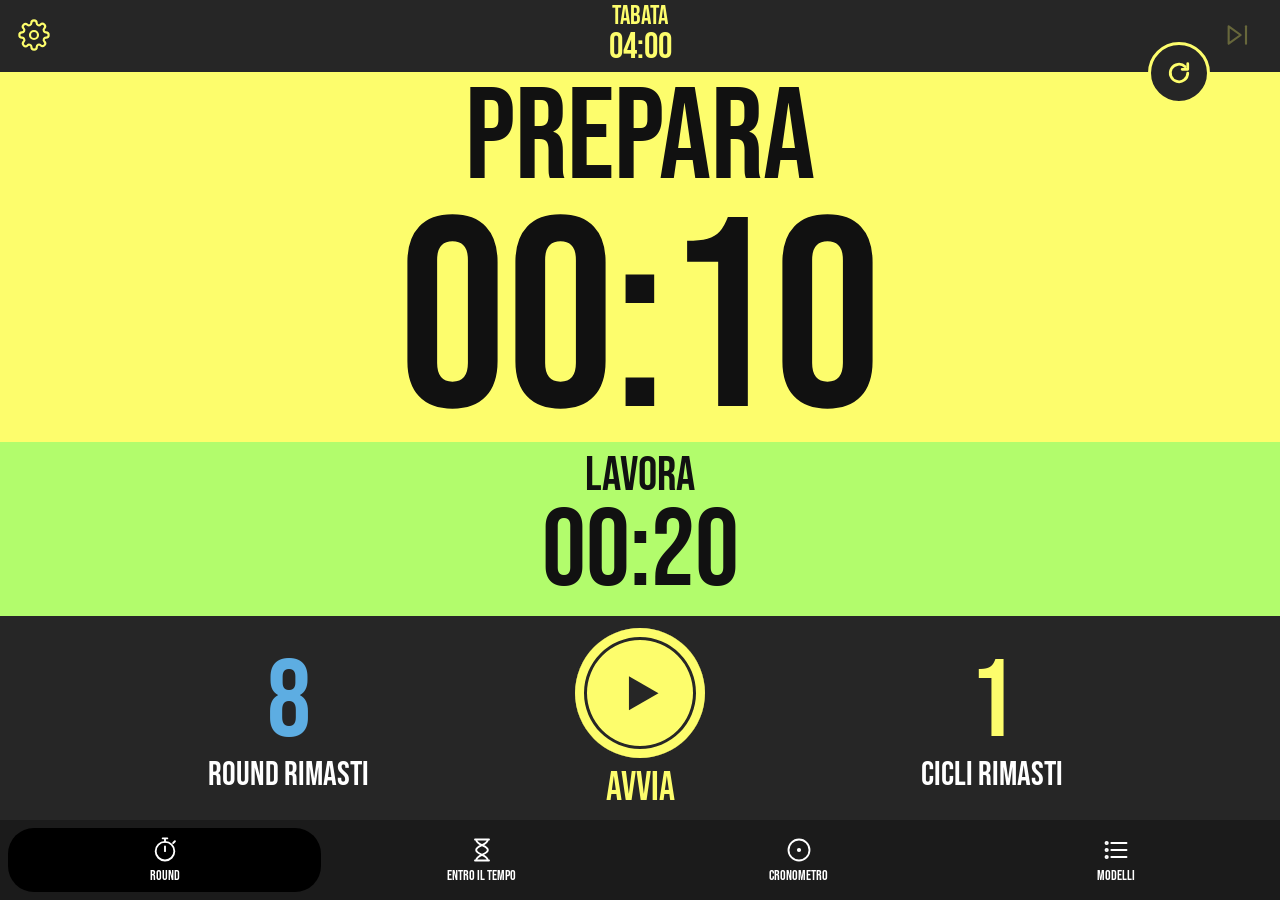
==== index.html @ 716f0565 "Add files via upload" ====
<!doctype html>
<html lang="it">
<head>
  <meta charset="utf-8">
  <meta name="viewport" content="width=device-width, initial-scale=1, viewport-fit=cover, user-scalable=no">
  <meta name="theme-color" content="#262626">
  <meta name="mobile-web-app-capable" content="yes">
  <meta name="apple-mobile-web-app-capable" content="yes">
  <meta name="apple-mobile-web-app-status-bar-style" content="black-translucent">
  <meta name="apple-mobile-web-app-title" content="Timer">
  <title>Timer Allenamento</title>
  <link rel="manifest" href="manifest.webmanifest">
  <link rel="icon" href="icons/icon.svg" type="image/svg+xml">
  <link rel="preconnect" href="https://fonts.googleapis.com">
  <link rel="preconnect" href="https://fonts.gstatic.com" crossorigin>
  <link rel="stylesheet" href="https://fonts.googleapis.com/css2?family=Bebas+Neue&display=swap">
  <link rel="stylesheet" href="styles.css">
</head>
<body>
  <div id="app">
    <section id="timer-view" class="view">
      <header class="topbar">
        <button id="btn-settings" class="icon-btn" aria-label="Impostazioni">
          <svg viewBox="0 0 24 24" fill="none" stroke="currentColor" stroke-width="1.6" stroke-linecap="round" stroke-linejoin="round"><circle cx="12" cy="12" r="3"/><path d="M19.4 15a1.65 1.65 0 0 0 .33 1.82l.06.06a2 2 0 0 1-2.83 2.83l-.06-.06a1.65 1.65 0 0 0-1.82-.33 1.65 1.65 0 0 0-1 1.51V21a2 2 0 0 1-4 0v-.09A1.65 1.65 0 0 0 9 19.4a1.65 1.65 0 0 0-1.82.33l-.06.06a2 2 0 0 1-2.83-2.83l.06-.06A1.65 1.65 0 0 0 4.6 15a1.65 1.65 0 0 0-1.51-1H3a2 2 0 0 1 0-4h.09A1.65 1.65 0 0 0 4.6 9a1.65 1.65 0 0 0-.33-1.82l-.06-.06a2 2 0 0 1 2.83-2.83l.06.06A1.65 1.65 0 0 0 9 4.6a1.65 1.65 0 0 0 1-1.51V3a2 2 0 0 1 4 0v.09a1.65 1.65 0 0 0 1 1.51 1.65 1.65 0 0 0 1.82-.33l.06-.06a2 2 0 0 1 2.83 2.83l-.06.06A1.65 1.65 0 0 0 19.4 9a1.65 1.65 0 0 0 1.51 1H21a2 2 0 0 1 0 4h-.09a1.65 1.65 0 0 0-1.51 1z"/></svg>
        </button>
        <button id="btn-title" class="title" aria-label="Scegli modello">
          <span id="tpl-name">TABATA</span>
          <span id="total-time">00:00</span>
        </button>
        <button id="btn-aux" class="icon-btn" aria-label=""></button>
        <button id="btn-reset" class="reset-btn" aria-label="Azzera">
          <svg viewBox="0 0 24 24" fill="none" stroke="currentColor" stroke-width="2.2" stroke-linecap="round" stroke-linejoin="round"><path d="M19 12a7 7 0 1 1-2.05-4.95"/><path d="M19 4.5V9h-4.5"/></svg>
        </button>
      </header>

      <main id="phase-main" class="phase phase-main">
        <div id="phase-label" class="phase-label">PREPARA</div>
        <div id="phase-time" class="phase-time">00:00</div>
      </main>

      <div id="phase-next" class="phase phase-next">
        <button id="btn-media" class="media-thumb" aria-label="Esercizio" hidden></button>
        <div id="next-label" class="next-label"></div>
        <div id="next-time" class="next-time"></div>
      </div>

      <div class="controls">
        <button id="stat-left" class="stat">
          <span id="stat-left-num" class="stat-num"></span>
          <span id="stat-left-label" class="stat-label"></span>
        </button>
        <div class="center">
          <button id="btn-main" class="main-btn" aria-label="Avvia"></button>
          <div id="main-label" class="main-label">AVVIA</div>
        </div>
        <button id="stat-right" class="stat">
          <span id="stat-right-num" class="stat-num"></span>
          <span id="stat-right-label" class="stat-label"></span>
        </button>
      </div>
    </section>

    <section id="sessions-view" class="view sessions" hidden></section>

    <nav class="tabbar">
      <button class="tab" data-tab="round">
        <svg viewBox="0 0 24 24" fill="none" stroke="currentColor" stroke-width="1.6" stroke-linecap="round"><circle cx="12" cy="13" r="8"/><path d="M12 13V9M10 2h4M12 2v3M19 6l1.5-1.5"/></svg>
        ROUND
      </button>
      <button class="tab" data-tab="tempo">
        <svg viewBox="0 0 24 24" fill="none" stroke="currentColor" stroke-width="1.6" stroke-linecap="round" stroke-linejoin="round"><path d="M6 3h12M6 21h12M7 3c0 5 10 5 10 9s-10 4-10 9M17 3c0 5-10 5-10 9s10 4 10 9"/></svg>
        ENTRO IL TEMPO
      </button>
      <button class="tab" data-tab="cronometro">
        <svg viewBox="0 0 24 24" fill="none" stroke="currentColor" stroke-width="1.6"><circle cx="12" cy="12" r="9"/><circle cx="12" cy="12" r="1" fill="currentColor"/></svg>
        CRONOMETRO
      </button>
      <button class="tab" data-tab="sessioni">
        <svg viewBox="0 0 24 24" fill="none" stroke="currentColor" stroke-width="1.6" stroke-linecap="round"><path d="M8 6h13M8 12h13M8 18h13"/><circle cx="4" cy="6" r="1"/><circle cx="4" cy="12" r="1"/><circle cx="4" cy="18" r="1"/></svg>
        MODELLI
      </button>
    </nav>
  </div>

  <div id="sheet" class="sheet" hidden>
    <div id="sheet-panel" class="sheet-panel" role="dialog" aria-modal="true"></div>
  </div>

  <script type="module" src="js/app.js"></script>
</body>
</html>
---- styles.css ----
:root {
  --bg: #262626;
  --bg2: #1b1b1b;
  --panel: #2f2f2f;
  --line: #444;
  --fg: #fff;
  --muted: #aaa;
  --ink: #111;
  --accent: #fdfd6c;
  --blue: #5dade2;
  --ok: #8ee36a;
  --ko: #ff7a7a;

  --c-prepara: #fdfd6c;
  --c-lavoro: #b2fc6c;
  --c-riposo: #ff8a80;
  --c-riposoCicli: #ffb366;
  --c-rinfrescati: #7cc8ff;
  --c-cronometro: #b2fc6c;
  --c-timer: #b2fc6c;
  --c-info: #e6e6e6;
  --c-fine: #d9d9d9;

  --font: 'Bebas Neue', 'Oswald', Impact, 'Arial Narrow', sans-serif;
  --ui: -apple-system, BlinkMacSystemFont, 'Segoe UI', Roboto, sans-serif;
}

* { box-sizing: border-box; margin: 0; padding: 0; -webkit-tap-highlight-color: transparent; }
html, body {
  height: 100%;
  background: var(--bg);
  color: var(--fg);
  font-family: var(--font);
  overscroll-behavior: none;
  -webkit-user-select: none;
  user-select: none;
  -webkit-text-size-adjust: 100%;
}
button { font: inherit; color: inherit; background: none; border: 0; cursor: pointer; }
[hidden] { display: none !important; }

#app { display: flex; flex-direction: column; height: 100vh; height: 100dvh; }
.view { flex: 1; display: flex; flex-direction: column; min-height: 0; }

/* --- Barra superiore -------------------------------------------------- */
.topbar {
  position: relative;
  display: grid;
  grid-template-columns: 56px 1fr 56px;
  align-items: center;
  padding: calc(env(safe-area-inset-top) + 4px) 10px 6px;
  color: var(--accent);
}
.icon-btn { width: 48px; height: 48px; display: grid; place-items: center; color: var(--accent); }
.icon-btn svg { width: 32px; height: 32px; }
.icon-btn:disabled { opacity: .3; }
.title { display: flex; flex-direction: column; align-items: center; line-height: 1; color: var(--accent); min-width: 0; }
#tpl-name { font-size: 26px; max-width: 100%; overflow: hidden; text-overflow: ellipsis; white-space: nowrap; }
#total-time { font-size: 36px; font-variant-numeric: tabular-nums; }
.reset-btn {
  position: absolute; right: 70px; bottom: -32px; z-index: 2;
  width: 62px; height: 62px; border-radius: 50%;
  background: var(--bg); border: 3px solid var(--accent); color: var(--accent);
  display: grid; place-items: center;
}
.reset-btn svg { width: 30px; height: 30px; }

/* --- Pannelli di fase ------------------------------------------------- */
.phase {
  color: var(--ink);
  text-align: center;
  display: flex; flex-direction: column; align-items: center; justify-content: center;
  transition: background-color .25s;
}
.phase-main { flex: 1; min-height: 0; background: var(--c-prepara); padding-top: 8px; }
.phase-label { font-size: clamp(44px, 17vw, 130px); line-height: 1; max-width: 96vw; white-space: nowrap; }
.phase-time { font-size: min(40vw, 30vh); line-height: .9; font-variant-numeric: tabular-nums; white-space: nowrap; }
.phase-time.long { font-size: min(27vw, 22vh); }
.phase-next { position: relative; flex: none; min-height: 15vh; padding: 10px 0 12px; background: var(--c-lavoro); }
.next-label { font-size: clamp(26px, 8vw, 48px); line-height: 1; }
.next-time { font-size: clamp(52px, 17vw, 110px); line-height: .95; font-variant-numeric: tabular-nums; }
.media-thumb {
  position: absolute; left: 12px; top: 50%; transform: translateY(-50%);
  width: 64px; height: 64px; border-radius: 12px;
  border: 2px solid rgba(0, 0, 0, .55);
  background: #111 center / cover no-repeat; color: #fff;
  display: grid; place-items: center;
}
.media-thumb svg { width: 30px; height: 30px; }

/* --- Comandi ---------------------------------------------------------- */
.controls {
  flex: none;
  display: grid; grid-template-columns: 1fr auto 1fr; align-items: center;
  gap: 4px; padding: 12px 6px 8px;
}
.stat { display: flex; flex-direction: column; align-items: center; min-width: 0; }
.stat-num { font-size: clamp(56px, 19vw, 110px); line-height: 1; color: var(--blue); font-variant-numeric: tabular-nums; }
#stat-right .stat-num { color: var(--accent); }
.stat-num.small { font-size: clamp(34px, 10vw, 60px); }
.stat-label { font-size: clamp(18px, 5.6vw, 34px); line-height: 1; white-space: nowrap; }
.stat.tappable .stat-label { color: var(--accent); }
.center { display: flex; flex-direction: column; align-items: center; }
.main-btn {
  width: min(30vw, 130px); height: min(30vw, 130px); border-radius: 50%;
  background: var(--accent); color: var(--bg);
  box-shadow: inset 0 0 0 9px var(--accent), inset 0 0 0 12px var(--bg);
  display: grid; place-items: center;
}
.main-btn:active { transform: scale(.96); }
.main-btn svg { width: 42%; height: 42%; }
.main-label { color: var(--accent); font-size: clamp(24px, 7vw, 40px); margin-top: 6px; }

/* --- Tab bar ---------------------------------------------------------- */
.tabbar {
  flex: none;
  display: grid; grid-template-columns: repeat(4, 1fr); gap: 4px;
  background: var(--bg2);
  padding: 8px 8px calc(env(safe-area-inset-bottom) + 8px);
}
.tab { display: flex; flex-direction: column; align-items: center; gap: 3px; padding: 8px 2px; border-radius: 26px; font-size: 14px; color: #fff; }
.tab svg { width: 28px; height: 28px; }
.tab.active { background: #000; }

/* --- Elenco modelli --------------------------------------------------- */
.sessions { overflow-y: auto; padding: calc(env(safe-area-inset-top) + 12px) 16px 24px; font-family: var(--ui); }
.sessions h1 { font-family: var(--font); font-weight: normal; color: var(--accent); font-size: 40px; }
.sessions .hint { color: var(--muted); font-size: 14px; margin-bottom: 8px; }
.group-head { display: flex; align-items: center; justify-content: space-between; margin: 20px 0 8px; }
.group-head h2 { font-family: var(--font); font-weight: normal; font-size: 30px; }
.card { background: var(--panel); border-radius: 14px; padding: 12px 14px; margin-bottom: 10px; display: flex; gap: 12px; align-items: center; }
.card .thumb { width: 52px; height: 52px; border-radius: 10px; background: #111 center / cover no-repeat; flex: none; }
.card .info { flex: 1; min-width: 0; }
.card .name { font-family: var(--font); font-size: 26px; line-height: 1.05; }
.card .sum { color: var(--muted); font-size: 13px; }
.card .actions { display: flex; flex-wrap: wrap; gap: 6px; margin-top: 8px; }
.empty { color: var(--muted); font-size: 14px; padding: 6px 0 4px; }

.btn {
  display: inline-flex; align-items: center; justify-content: center; gap: 6px;
  font-family: var(--ui); font-size: 15px; font-weight: 600;
  padding: 9px 14px; border-radius: 10px; background: #444; color: #fff;
}
.btn.primary { background: var(--accent); color: var(--ink); }
.btn.danger { background: #5a2a2a; color: #ffd6d6; }
.btn.small { padding: 6px 10px; font-size: 13px; }
.btn.block { width: 100%; padding: 14px; font-size: 17px; }

/* --- Pannello a scomparsa (sheet) ------------------------------------- */
.sheet { position: fixed; inset: 0; z-index: 10; background: rgba(0, 0, 0, .6); display: flex; align-items: flex-end; }
.sheet-panel {
  width: 100%; max-height: 92dvh; overflow-y: auto;
  background: var(--panel); border-radius: 18px 18px 0 0;
  padding: 18px 16px calc(env(safe-area-inset-bottom) + 18px);
  font-family: var(--ui);
  -webkit-user-select: text; user-select: text;
}
.sheet-panel h2 { font-family: var(--font); font-weight: normal; font-size: 34px; color: var(--accent); margin-bottom: 10px; }
.sheet-panel h3 { font-family: var(--font); font-weight: normal; font-size: 24px; margin: 18px 0 6px; }
.sheet-panel p { color: var(--muted); font-size: 14px; margin: 6px 0; }
.row { display: flex; gap: 10px; margin-top: 14px; }
.row > * { flex: 1; }

.field { display: flex; align-items: center; justify-content: space-between; gap: 10px; padding: 10px 0; border-bottom: 1px solid var(--line); font-size: 16px; }
.field > span:first-child { flex: 1; }
.field input[type=text], .field input[type=url], .field select {
  flex: 1.4; min-width: 0; font: inherit; font-size: 16px; color: #fff; background: #1f1f1f;
  border: 1px solid var(--line); border-radius: 8px; padding: 8px 10px;
}
.field input[type=number] {
  width: 64px; font: inherit; font-size: 16px; text-align: center; color: #fff;
  background: #1f1f1f; border: 1px solid var(--line); border-radius: 8px; padding: 8px 4px;
}
.dur { display: flex; align-items: center; gap: 4px; color: var(--muted); font-size: 14px; }
.toggle input { width: 24px; height: 24px; accent-color: var(--accent); }
.img-preview { width: 100%; max-height: 220px; object-fit: contain; border-radius: 10px; background: #111; margin-top: 8px; }
.error { color: var(--ko); font-size: 14px; margin-top: 8px; }

.reps { text-align: center; }
input.reps-num {
  width: 100%; background: none; border: 0; outline: none; text-align: center;
  font-family: var(--font); font-size: 120px; line-height: 1; color: #fff;
  -moz-appearance: textfield;
}
input.reps-num::-webkit-outer-spin-button, input.reps-num::-webkit-inner-spin-button { -webkit-appearance: none; margin: 0; }
.reps-btns { display: grid; grid-template-columns: repeat(4, 1fr); gap: 8px; margin-top: 8px; }
.reps-btns .btn { font-size: 22px; padding: 16px 0; }

.media-img { width: 100%; border-radius: 12px; background: #111; }
.media-video { width: 100%; aspect-ratio: 16 / 9; border: 0; border-radius: 12px; background: #000; margin-top: 10px; }

.result { font-family: var(--font); font-size: 64px; line-height: 1; text-align: center; margin: 8px 0; }
.result.ok { color: var(--ok); }
.result.ko { color: var(--ko); }
.kv { display: flex; justify-content: space-between; padding: 8px 0; border-bottom: 1px solid var(--line); font-size: 16px; }
.kv b { font-variant-numeric: tabular-nums; }
table.serie { width: 100%; border-collapse: collapse; font-size: 15px; font-variant-numeric: tabular-nums; }
table.serie th, table.serie td { padding: 7px 4px; border-bottom: 1px solid var(--line); text-align: right; }
table.serie th:first-child, table.serie td:first-child { text-align: left; }
table.serie th { color: var(--muted); font-weight: 600; }
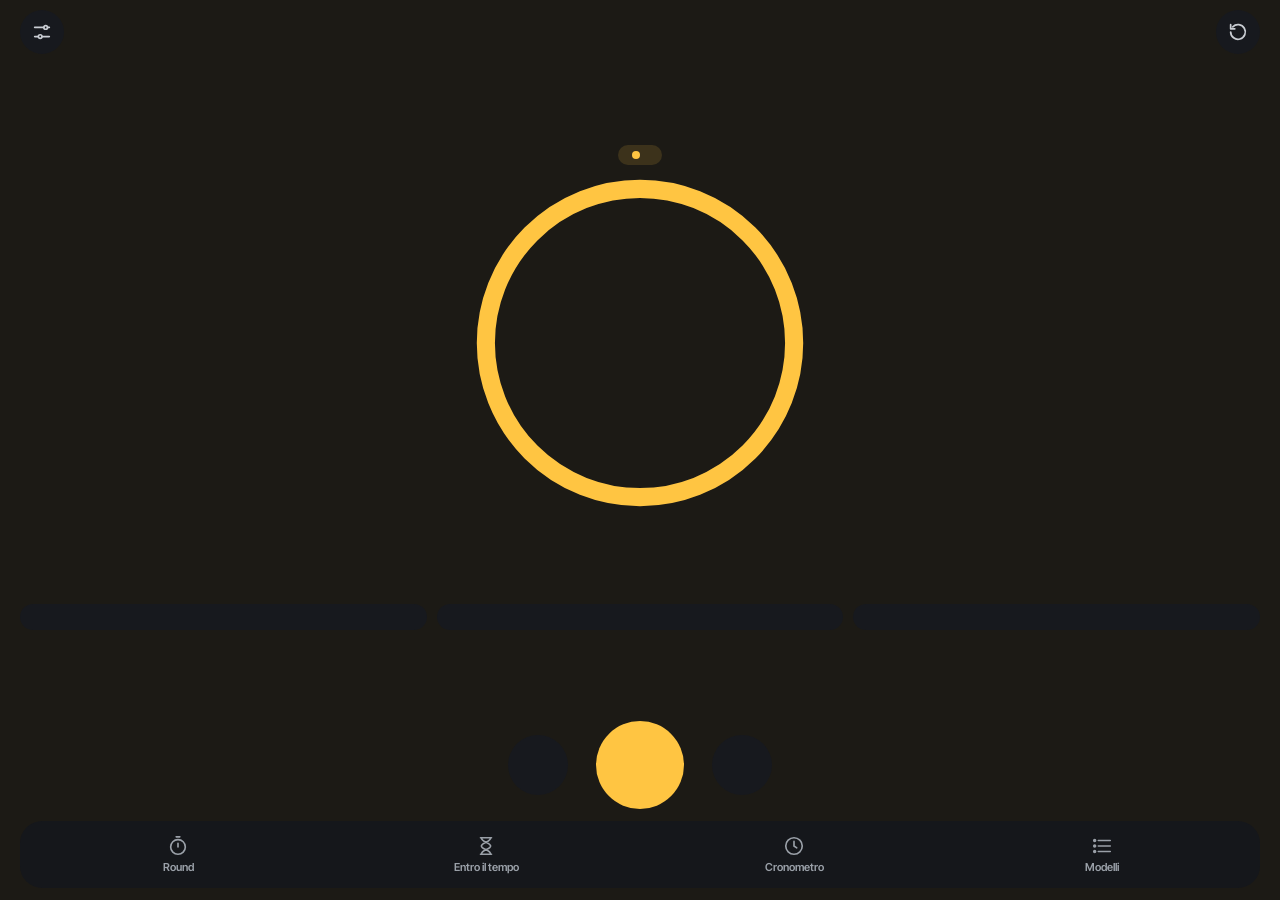
==== commit 58ecf9dc: "Add files via upload" ====
--- a/index.html
+++ b/index.html
@@ -3,60 +3,69 @@
 <head>
   <meta charset="utf-8">
   <meta name="viewport" content="width=device-width, initial-scale=1, viewport-fit=cover, user-scalable=no">
-  <meta name="theme-color" content="#262626">
+  <meta name="theme-color" content="#0E0F12">
   <meta name="mobile-web-app-capable" content="yes">
   <meta name="apple-mobile-web-app-capable" content="yes">
   <meta name="apple-mobile-web-app-status-bar-style" content="black-translucent">
-  <meta name="apple-mobile-web-app-title" content="Timer">
-  <title>Timer Allenamento</title>
+  <meta name="apple-mobile-web-app-title" content="Tempro">
+  <title>Tempro</title>
   <link rel="manifest" href="manifest.webmanifest">
   <link rel="icon" href="icons/icon.svg" type="image/svg+xml">
+  <link rel="apple-touch-icon" href="icons/icon-180.png">
   <link rel="preconnect" href="https://fonts.googleapis.com">
   <link rel="preconnect" href="https://fonts.gstatic.com" crossorigin>
-  <link rel="stylesheet" href="https://fonts.googleapis.com/css2?family=Bebas+Neue&display=swap">
+  <link rel="stylesheet" href="https://fonts.googleapis.com/css2?family=Inter+Tight:wght@400;500;600;700;800&display=swap">
   <link rel="stylesheet" href="styles.css">
 </head>
 <body>
   <div id="app">
-    <section id="timer-view" class="view">
+    <section id="timer-view" class="view timer">
       <header class="topbar">
-        <button id="btn-settings" class="icon-btn" aria-label="Impostazioni">
-          <svg viewBox="0 0 24 24" fill="none" stroke="currentColor" stroke-width="1.6" stroke-linecap="round" stroke-linejoin="round"><circle cx="12" cy="12" r="3"/><path d="M19.4 15a1.65 1.65 0 0 0 .33 1.82l.06.06a2 2 0 0 1-2.83 2.83l-.06-.06a1.65 1.65 0 0 0-1.82-.33 1.65 1.65 0 0 0-1 1.51V21a2 2 0 0 1-4 0v-.09A1.65 1.65 0 0 0 9 19.4a1.65 1.65 0 0 0-1.82.33l-.06.06a2 2 0 0 1-2.83-2.83l.06-.06A1.65 1.65 0 0 0 4.6 15a1.65 1.65 0 0 0-1.51-1H3a2 2 0 0 1 0-4h.09A1.65 1.65 0 0 0 4.6 9a1.65 1.65 0 0 0-.33-1.82l-.06-.06a2 2 0 0 1 2.83-2.83l.06.06A1.65 1.65 0 0 0 9 4.6a1.65 1.65 0 0 0 1-1.51V3a2 2 0 0 1 4 0v.09a1.65 1.65 0 0 0 1 1.51 1.65 1.65 0 0 0 1.82-.33l.06-.06a2 2 0 0 1 2.83 2.83l-.06.06A1.65 1.65 0 0 0 19.4 9a1.65 1.65 0 0 0 1.51 1H21a2 2 0 0 1 0 4h-.09a1.65 1.65 0 0 0-1.51 1z"/></svg>
+        <button id="btn-settings" class="round-btn" aria-label="Impostazioni">
+          <svg viewBox="0 0 24 24" fill="none" stroke="currentColor" stroke-width="1.8" stroke-linecap="round"><path d="M4 7h10M18 7h2M4 17h4M12 17h8"/><circle cx="16" cy="7" r="2"/><circle cx="10" cy="17" r="2"/></svg>
         </button>
-        <button id="btn-title" class="title" aria-label="Scegli modello">
-          <span id="tpl-name">TABATA</span>
-          <span id="total-time">00:00</span>
+        <button id="btn-title" class="title" aria-label="Cambia modello">
+          <span id="tpl-name"></span>
+          <span id="total-time"></span>
         </button>
-        <button id="btn-aux" class="icon-btn" aria-label=""></button>
-        <button id="btn-reset" class="reset-btn" aria-label="Azzera">
-          <svg viewBox="0 0 24 24" fill="none" stroke="currentColor" stroke-width="2.2" stroke-linecap="round" stroke-linejoin="round"><path d="M19 12a7 7 0 1 1-2.05-4.95"/><path d="M19 4.5V9h-4.5"/></svg>
+        <button id="btn-reset" class="round-btn" aria-label="Azzera">
+          <svg viewBox="0 0 24 24" fill="none" stroke="currentColor" stroke-width="1.9" stroke-linecap="round" stroke-linejoin="round"><path d="M4 12a8 8 0 1 0 2.3-5.7"/><path d="M4 4v4.5h4.5"/></svg>
         </button>
       </header>
 
-      <main id="phase-main" class="phase phase-main">
-        <div id="phase-label" class="phase-label">PREPARA</div>
-        <div id="phase-time" class="phase-time">00:00</div>
-      </main>
-
-      <div id="phase-next" class="phase phase-next">
-        <button id="btn-media" class="media-thumb" aria-label="Esercizio" hidden></button>
-        <div id="next-label" class="next-label"></div>
-        <div id="next-time" class="next-time"></div>
+      <div class="dial">
+        <div class="pill"><span class="dot"></span><span id="phase-label"></span></div>
+        <div class="ring">
+          <svg viewBox="0 0 300 300" aria-hidden="true">
+            <circle class="track" cx="150" cy="150" r="136"/>
+            <circle id="ring-arc" class="arc" cx="150" cy="150" r="136" transform="rotate(-90 150 150)"/>
+          </svg>
+          <div class="ring-text">
+            <div id="phase-time"></div>
+            <div id="phase-sub"></div>
+          </div>
+        </div>
       </div>
 
+      <div class="stats">
+        <button id="stat-1" class="stat"><span id="stat-1-k" class="stat-k"></span><span class="stat-v"><span id="stat-1-v"></span><span id="stat-1-of" class="of"></span></span></button>
+        <button id="stat-2" class="stat"><span id="stat-2-k" class="stat-k"></span><span class="stat-v"><span id="stat-2-v"></span><span id="stat-2-of" class="of"></span></span></button>
+        <button id="stat-3" class="stat"><span id="stat-3-k" class="stat-k"></span><span class="stat-v"><span id="stat-3-v"></span><span id="stat-3-of" class="of"></span></span></button>
+      </div>
+
+      <button id="btn-media" class="exercise" hidden>
+        <span id="media-thumb" class="ex-thumb"></span>
+        <span class="ex-text">
+          <span class="ex-title">Esercizio</span>
+          <span id="media-sub" class="ex-sub"></span>
+        </span>
+        <svg class="chevron" viewBox="0 0 24 24" fill="none" stroke="currentColor" stroke-width="1.8" stroke-linecap="round" stroke-linejoin="round" aria-hidden="true"><path d="M9 6l6 6-6 6"/></svg>
+      </button>
+
       <div class="controls">
-        <button id="stat-left" class="stat">
-          <span id="stat-left-num" class="stat-num"></span>
-          <span id="stat-left-label" class="stat-label"></span>
-        </button>
-        <div class="center">
-          <button id="btn-main" class="main-btn" aria-label="Avvia"></button>
-          <div id="main-label" class="main-label">AVVIA</div>
-        </div>
-        <button id="stat-right" class="stat">
-          <span id="stat-right-num" class="stat-num"></span>
-          <span id="stat-right-label" class="stat-label"></span>
-        </button>
+        <button id="btn-left" class="round-btn lg"></button>
+        <button id="btn-main" class="main-btn"></button>
+        <button id="btn-aux" class="round-btn lg"></button>
       </div>
     </section>
 
@@ -64,20 +73,20 @@
 
     <nav class="tabbar">
       <button class="tab" data-tab="round">
-        <svg viewBox="0 0 24 24" fill="none" stroke="currentColor" stroke-width="1.6" stroke-linecap="round"><circle cx="12" cy="13" r="8"/><path d="M12 13V9M10 2h4M12 2v3M19 6l1.5-1.5"/></svg>
-        ROUND
+        <svg viewBox="0 0 24 24" fill="none" stroke="currentColor" stroke-width="1.8" stroke-linecap="round"><circle cx="12" cy="13" r="8"/><path d="M12 13V9M10 2h4"/></svg>
+        Round
       </button>
       <button class="tab" data-tab="tempo">
-        <svg viewBox="0 0 24 24" fill="none" stroke="currentColor" stroke-width="1.6" stroke-linecap="round" stroke-linejoin="round"><path d="M6 3h12M6 21h12M7 3c0 5 10 5 10 9s-10 4-10 9M17 3c0 5-10 5-10 9s10 4 10 9"/></svg>
-        ENTRO IL TEMPO
+        <svg viewBox="0 0 24 24" fill="none" stroke="currentColor" stroke-width="1.8" stroke-linecap="round" stroke-linejoin="round"><path d="M6 3h12M6 21h12M7 3c0 5 10 5 10 9s-10 4-10 9M17 3c0 5-10 5-10 9s10 4 10 9"/></svg>
+        Entro il tempo
       </button>
       <button class="tab" data-tab="cronometro">
-        <svg viewBox="0 0 24 24" fill="none" stroke="currentColor" stroke-width="1.6"><circle cx="12" cy="12" r="9"/><circle cx="12" cy="12" r="1" fill="currentColor"/></svg>
-        CRONOMETRO
+        <svg viewBox="0 0 24 24" fill="none" stroke="currentColor" stroke-width="1.8" stroke-linecap="round"><circle cx="12" cy="12" r="9"/><path d="M12 7v5l3 2"/></svg>
+        Cronometro
       </button>
       <button class="tab" data-tab="sessioni">
-        <svg viewBox="0 0 24 24" fill="none" stroke="currentColor" stroke-width="1.6" stroke-linecap="round"><path d="M8 6h13M8 12h13M8 18h13"/><circle cx="4" cy="6" r="1"/><circle cx="4" cy="12" r="1"/><circle cx="4" cy="18" r="1"/></svg>
-        MODELLI
+        <svg viewBox="0 0 24 24" fill="none" stroke="currentColor" stroke-width="1.8" stroke-linecap="round"><path d="M8 6h13M8 12h13M8 18h13"/><circle cx="4" cy="6" r="1"/><circle cx="4" cy="12" r="1"/><circle cx="4" cy="18" r="1"/></svg>
+        Modelli
       </button>
     </nav>
   </div>
--- a/styles.css
+++ b/styles.css
@@ -1,200 +1,187 @@
 :root {
-  --bg: #262626;
-  --bg2: #1b1b1b;
-  --panel: #2f2f2f;
-  --line: #444;
-  --fg: #fff;
-  --muted: #aaa;
-  --ink: #111;
-  --accent: #fdfd6c;
-  --blue: #5dade2;
-  --ok: #8ee36a;
-  --ko: #ff7a7a;
+  --bg: #0E0F12;
+  --card: #17191E;
+  --card2: #1F2228;
+  --line: #2A2D34;
+  --fg: #F2F3F5;
+  --muted: #9AA0A8;
+  --dim: #6E747C;
+  --accent: #C6F432;
+  --ok: #C6F432;
+  --ko: #FF8A65;
 
-  --c-prepara: #fdfd6c;
-  --c-lavoro: #b2fc6c;
-  --c-riposo: #ff8a80;
-  --c-riposoCicli: #ffb366;
-  --c-rinfrescati: #7cc8ff;
-  --c-cronometro: #b2fc6c;
-  --c-timer: #b2fc6c;
-  --c-info: #e6e6e6;
-  --c-fine: #d9d9d9;
+  /* Colori delle fasi */
+  --c-prepara: #FFC542;
+  --c-lavoro: #C6F432;
+  --c-riposo: #FF8A65;
+  --c-riposoCicli: #B79CFF;
+  --c-rinfrescati: #5CE1E6;
+  --c-cronometro: #C6F432;
+  --c-timer: #C6F432;
+  --c-info: #9AA0A8;
+  --c-fine: #F2F3F5;
 
-  --font: 'Bebas Neue', 'Oswald', Impact, 'Arial Narrow', sans-serif;
-  --ui: -apple-system, BlinkMacSystemFont, 'Segoe UI', Roboto, sans-serif;
+  --phase: var(--c-prepara);
+  --font: 'Inter Tight', system-ui, -apple-system, 'Segoe UI', Roboto, sans-serif;
 }
 
 * { box-sizing: border-box; margin: 0; padding: 0; -webkit-tap-highlight-color: transparent; }
-html, body {
+html { height: 100%; background: var(--bg); }
+body {
   height: 100%;
-  background: var(--bg);
   color: var(--fg);
   font-family: var(--font);
+  background: var(--bg);
+  background: color-mix(in srgb, var(--phase) 6%, var(--bg));
+  transition: background-color .3s;
   overscroll-behavior: none;
   -webkit-user-select: none;
   user-select: none;
   -webkit-text-size-adjust: 100%;
 }
-button { font: inherit; color: inherit; background: none; border: 0; cursor: pointer; }
+button { font: inherit; color: inherit; background: none; border: 0; padding: 0; cursor: pointer; }
 [hidden] { display: none !important; }
 
 #app { display: flex; flex-direction: column; height: 100vh; height: 100dvh; }
 .view { flex: 1; display: flex; flex-direction: column; min-height: 0; }
 
-/* --- Barra superiore -------------------------------------------------- */
-.topbar {
-  position: relative;
-  display: grid;
-  grid-template-columns: 56px 1fr 56px;
-  align-items: center;
-  padding: calc(env(safe-area-inset-top) + 4px) 10px 6px;
-  color: var(--accent);
+/* --- Timer ------------------------------------------------------------ */
+.timer { padding: calc(env(safe-area-inset-top) + 10px) 20px 12px; justify-content: space-between; gap: 10px; }
+
+.topbar { display: grid; grid-template-columns: 44px 1fr 44px; align-items: center; gap: 8px; }
+.title { display: flex; flex-direction: column; align-items: center; gap: 2px; min-width: 0; }
+#tpl-name { font-size: 16px; font-weight: 600; max-width: 100%; overflow: hidden; text-overflow: ellipsis; white-space: nowrap; }
+#total-time { font-size: 13px; color: var(--muted); font-variant-numeric: tabular-nums; }
+
+.round-btn { width: 44px; height: 44px; border-radius: 50%; background: var(--card); color: #C9CDD3; display: grid; place-items: center; }
+.round-btn svg { width: 22px; height: 22px; }
+.round-btn.lg { width: 60px; height: 60px; color: var(--fg); }
+.round-btn:disabled { opacity: .35; }
+
+.dial { display: flex; flex-direction: column; align-items: center; gap: 8px; min-height: 0; }
+.pill {
+  display: inline-flex; align-items: center; gap: 8px; padding: 6px 14px; border-radius: 999px;
+  color: var(--phase);
+  background: rgba(255, 255, 255, .06);
+  background: color-mix(in srgb, var(--phase) 14%, transparent);
+  font-size: 14px; font-weight: 700; letter-spacing: 2px; white-space: nowrap;
 }
-.icon-btn { width: 48px; height: 48px; display: grid; place-items: center; color: var(--accent); }
-.icon-btn svg { width: 32px; height: 32px; }
-.icon-btn:disabled { opacity: .3; }
-.title { display: flex; flex-direction: column; align-items: center; line-height: 1; color: var(--accent); min-width: 0; }
-#tpl-name { font-size: 26px; max-width: 100%; overflow: hidden; text-overflow: ellipsis; white-space: nowrap; }
-#total-time { font-size: 36px; font-variant-numeric: tabular-nums; }
-.reset-btn {
-  position: absolute; right: 70px; bottom: -32px; z-index: 2;
-  width: 62px; height: 62px; border-radius: 50%;
-  background: var(--bg); border: 3px solid var(--accent); color: var(--accent);
-  display: grid; place-items: center;
-}
-.reset-btn svg { width: 30px; height: 30px; }
+.pill .dot { width: 8px; height: 8px; border-radius: 50%; background: var(--phase); }
+.ring { position: relative; width: min(78vw, 40vh, 340px); aspect-ratio: 1; }
+.ring svg { position: absolute; inset: 0; width: 100%; height: 100%; }
+.ring .track { fill: none; stroke: #1C1F25; stroke-width: 16; }
+.ring .arc { fill: none; stroke: var(--phase); stroke-width: 16; stroke-linecap: round; transition: stroke .3s; }
+.ring-text { position: absolute; inset: 0; display: flex; flex-direction: column; align-items: center; justify-content: center; gap: 4px; }
+#phase-time { font-size: min(21vw, 10.5vh, 92px); font-weight: 700; letter-spacing: -.03em; line-height: 1; font-variant-numeric: tabular-nums; white-space: nowrap; }
+#phase-time.long { font-size: min(14vw, 7vh, 62px); }
+#phase-sub { font-size: 15px; color: var(--muted); max-width: 78%; text-align: center; font-variant-numeric: tabular-nums; }
 
-/* --- Pannelli di fase ------------------------------------------------- */
-.phase {
-  color: var(--ink);
-  text-align: center;
-  display: flex; flex-direction: column; align-items: center; justify-content: center;
-  transition: background-color .25s;
-}
-.phase-main { flex: 1; min-height: 0; background: var(--c-prepara); padding-top: 8px; }
-.phase-label { font-size: clamp(44px, 17vw, 130px); line-height: 1; max-width: 96vw; white-space: nowrap; }
-.phase-time { font-size: min(40vw, 30vh); line-height: .9; font-variant-numeric: tabular-nums; white-space: nowrap; }
-.phase-time.long { font-size: min(27vw, 22vh); }
-.phase-next { position: relative; flex: none; min-height: 15vh; padding: 10px 0 12px; background: var(--c-lavoro); }
-.next-label { font-size: clamp(26px, 8vw, 48px); line-height: 1; }
-.next-time { font-size: clamp(52px, 17vw, 110px); line-height: .95; font-variant-numeric: tabular-nums; }
-.media-thumb {
-  position: absolute; left: 12px; top: 50%; transform: translateY(-50%);
-  width: 64px; height: 64px; border-radius: 12px;
-  border: 2px solid rgba(0, 0, 0, .55);
-  background: #111 center / cover no-repeat; color: #fff;
-  display: grid; place-items: center;
-}
-.media-thumb svg { width: 30px; height: 30px; }
+.stats { display: grid; grid-template-columns: repeat(3, minmax(0, 1fr)); gap: 10px; }
+.stat { background: var(--card); border-radius: 18px; padding: 12px 14px; display: flex; flex-direction: column; align-items: flex-start; gap: 2px; text-align: left; min-width: 0; cursor: default; }
+.stat.tappable { cursor: pointer; box-shadow: inset 0 0 0 1px var(--line); }
+.stat.tappable .stat-k::after { content: ' ›'; }
+.stat-k { font-size: 12px; color: var(--muted); max-width: 100%; overflow: hidden; text-overflow: ellipsis; white-space: nowrap; }
+.stat-v { font-size: 24px; font-weight: 700; font-variant-numeric: tabular-nums; white-space: nowrap; }
+.stat-v.small { font-size: 18px; line-height: 1.33; }
+.stat-v .of { color: var(--dim); font-weight: 500; }
 
-/* --- Comandi ---------------------------------------------------------- */
-.controls {
-  flex: none;
-  display: grid; grid-template-columns: 1fr auto 1fr; align-items: center;
-  gap: 4px; padding: 12px 6px 8px;
-}
-.stat { display: flex; flex-direction: column; align-items: center; min-width: 0; }
-.stat-num { font-size: clamp(56px, 19vw, 110px); line-height: 1; color: var(--blue); font-variant-numeric: tabular-nums; }
-#stat-right .stat-num { color: var(--accent); }
-.stat-num.small { font-size: clamp(34px, 10vw, 60px); }
-.stat-label { font-size: clamp(18px, 5.6vw, 34px); line-height: 1; white-space: nowrap; }
-.stat.tappable .stat-label { color: var(--accent); }
-.center { display: flex; flex-direction: column; align-items: center; }
-.main-btn {
-  width: min(30vw, 130px); height: min(30vw, 130px); border-radius: 50%;
-  background: var(--accent); color: var(--bg);
-  box-shadow: inset 0 0 0 9px var(--accent), inset 0 0 0 12px var(--bg);
-  display: grid; place-items: center;
-}
-.main-btn:active { transform: scale(.96); }
-.main-btn svg { width: 42%; height: 42%; }
-.main-label { color: var(--accent); font-size: clamp(24px, 7vw, 40px); margin-top: 6px; }
+.exercise { background: var(--card); border-radius: 18px; padding: 10px; display: flex; align-items: center; gap: 12px; text-align: left; }
+.ex-thumb { flex: none; width: 48px; height: 48px; border-radius: 12px; background: #262A31 center / cover no-repeat; color: var(--muted); display: grid; place-items: center; }
+.ex-thumb svg { width: 20px; height: 20px; }
+.ex-text { flex: 1; min-width: 0; display: flex; flex-direction: column; gap: 2px; }
+.ex-title { font-size: 16px; font-weight: 600; }
+.ex-sub { font-size: 13px; color: var(--muted); }
+.chevron { width: 22px; height: 22px; color: var(--muted); }
+
+.controls { display: flex; align-items: center; justify-content: center; gap: 28px; }
+.main-btn { width: 88px; height: 88px; border-radius: 50%; background: var(--phase); color: var(--bg); display: grid; place-items: center; transition: background-color .3s, transform .1s; }
+.main-btn:active { transform: scale(.95); }
+.main-btn svg { width: 34px; height: 34px; }
 
 /* --- Tab bar ---------------------------------------------------------- */
 .tabbar {
   flex: none;
   display: grid; grid-template-columns: repeat(4, 1fr); gap: 4px;
-  background: var(--bg2);
-  padding: 8px 8px calc(env(safe-area-inset-bottom) + 8px);
+  margin: 0 20px calc(env(safe-area-inset-bottom) + 12px);
+  padding: 6px; border-radius: 22px; background: #15171B;
 }
-.tab { display: flex; flex-direction: column; align-items: center; gap: 3px; padding: 8px 2px; border-radius: 26px; font-size: 14px; color: #fff; }
-.tab svg { width: 28px; height: 28px; }
-.tab.active { background: #000; }
+.tab { display: flex; flex-direction: column; align-items: center; gap: 3px; padding: 8px 0; border-radius: 16px; color: var(--muted); font-size: 11px; font-weight: 600; }
+.tab svg { width: 22px; height: 22px; }
+.tab.active { background: #23262C; color: var(--accent); }
+
+/* --- Logo testuale ---------------------------------------------------- */
+.wordmark { display: inline-flex; align-items: baseline; font-size: 34px; font-weight: 800; letter-spacing: -.04em; line-height: 1; color: var(--fg); }
+.wordmark svg { width: .56em; height: .56em; margin-left: .03em; }
 
 /* --- Elenco modelli --------------------------------------------------- */
-.sessions { overflow-y: auto; padding: calc(env(safe-area-inset-top) + 12px) 16px 24px; font-family: var(--ui); }
-.sessions h1 { font-family: var(--font); font-weight: normal; color: var(--accent); font-size: 40px; }
-.sessions .hint { color: var(--muted); font-size: 14px; margin-bottom: 8px; }
-.group-head { display: flex; align-items: center; justify-content: space-between; margin: 20px 0 8px; }
-.group-head h2 { font-family: var(--font); font-weight: normal; font-size: 30px; }
-.card { background: var(--panel); border-radius: 14px; padding: 12px 14px; margin-bottom: 10px; display: flex; gap: 12px; align-items: center; }
-.card .thumb { width: 52px; height: 52px; border-radius: 10px; background: #111 center / cover no-repeat; flex: none; }
+.sessions { overflow-y: auto; padding: calc(env(safe-area-inset-top) + 18px) 20px 24px; }
+.hint { color: var(--muted); font-size: 14px; margin-top: 8px; }
+.group-head { display: flex; align-items: center; justify-content: space-between; margin: 26px 0 10px; }
+.group-head h2 { font-size: 20px; font-weight: 700; }
+.card { width: 100%; background: var(--card); border-radius: 18px; padding: 12px 14px; margin-bottom: 10px; display: flex; gap: 12px; align-items: center; text-align: left; }
+.card.current { box-shadow: inset 0 0 0 2px var(--accent); }
+.card .thumb { flex: none; width: 52px; height: 52px; border-radius: 12px; background: #262A31 center / cover no-repeat; }
 .card .info { flex: 1; min-width: 0; }
-.card .name { font-family: var(--font); font-size: 26px; line-height: 1.05; }
-.card .sum { color: var(--muted); font-size: 13px; }
-.card .actions { display: flex; flex-wrap: wrap; gap: 6px; margin-top: 8px; }
-.empty { color: var(--muted); font-size: 14px; padding: 6px 0 4px; }
+.card .name { font-size: 18px; font-weight: 700; }
+.card .sum { color: var(--muted); font-size: 13px; margin-top: 2px; }
+.card .actions { display: flex; flex-wrap: wrap; gap: 6px; margin-top: 10px; }
+.empty { color: var(--muted); font-size: 14px; padding: 4px 0; }
 
-.btn {
-  display: inline-flex; align-items: center; justify-content: center; gap: 6px;
-  font-family: var(--ui); font-size: 15px; font-weight: 600;
-  padding: 9px 14px; border-radius: 10px; background: #444; color: #fff;
-}
-.btn.primary { background: var(--accent); color: var(--ink); }
-.btn.danger { background: #5a2a2a; color: #ffd6d6; }
-.btn.small { padding: 6px 10px; font-size: 13px; }
-.btn.block { width: 100%; padding: 14px; font-size: 17px; }
+.btn { display: inline-flex; align-items: center; justify-content: center; gap: 6px; font-size: 15px; font-weight: 600; padding: 10px 16px; border-radius: 999px; background: var(--card2); color: var(--fg); text-decoration: none; }
+.btn.primary { background: var(--accent); color: var(--bg); }
+.btn.danger { background: rgba(255, 138, 101, .14); color: var(--ko); }
+.btn.small { padding: 7px 12px; font-size: 13px; }
+.btn.block { width: 100%; padding: 15px; font-size: 17px; margin-top: 16px; }
 
 /* --- Pannello a scomparsa (sheet) ------------------------------------- */
 .sheet { position: fixed; inset: 0; z-index: 10; background: rgba(0, 0, 0, .6); display: flex; align-items: flex-end; }
 .sheet-panel {
   width: 100%; max-height: 92dvh; overflow-y: auto;
-  background: var(--panel); border-radius: 18px 18px 0 0;
-  padding: 18px 16px calc(env(safe-area-inset-bottom) + 18px);
-  font-family: var(--ui);
+  background: var(--card); border-radius: 24px 24px 0 0;
+  padding: 20px 18px calc(env(safe-area-inset-bottom) + 20px);
   -webkit-user-select: text; user-select: text;
 }
-.sheet-panel h2 { font-family: var(--font); font-weight: normal; font-size: 34px; color: var(--accent); margin-bottom: 10px; }
-.sheet-panel h3 { font-family: var(--font); font-weight: normal; font-size: 24px; margin: 18px 0 6px; }
-.sheet-panel p { color: var(--muted); font-size: 14px; margin: 6px 0; }
+.sheet-panel h2 { font-size: 24px; font-weight: 800; letter-spacing: -.02em; margin-bottom: 12px; }
+.sheet-panel h3 { font-size: 13px; font-weight: 700; color: var(--muted); text-transform: uppercase; letter-spacing: 1px; margin: 22px 0 6px; }
+.sheet-panel p { color: var(--muted); font-size: 14px; line-height: 1.45; margin: 6px 0; }
+.sheet-panel .card { background: var(--card2); }
 .row { display: flex; gap: 10px; margin-top: 14px; }
 .row > * { flex: 1; }
 
 .field { display: flex; align-items: center; justify-content: space-between; gap: 10px; padding: 10px 0; border-bottom: 1px solid var(--line); font-size: 16px; }
 .field > span:first-child { flex: 1; }
 .field input[type=text], .field input[type=url], .field select {
-  flex: 1.4; min-width: 0; font: inherit; font-size: 16px; color: #fff; background: #1f1f1f;
-  border: 1px solid var(--line); border-radius: 8px; padding: 8px 10px;
+  flex: 1.4; min-width: 0; font: inherit; font-size: 16px; color: var(--fg); background: var(--bg);
+  border: 1px solid var(--line); border-radius: 10px; padding: 9px 11px;
 }
 .field input[type=number] {
-  width: 64px; font: inherit; font-size: 16px; text-align: center; color: #fff;
-  background: #1f1f1f; border: 1px solid var(--line); border-radius: 8px; padding: 8px 4px;
+  width: 64px; font: inherit; font-size: 16px; text-align: center; color: var(--fg);
+  background: var(--bg); border: 1px solid var(--line); border-radius: 10px; padding: 9px 4px;
 }
 .dur { display: flex; align-items: center; gap: 4px; color: var(--muted); font-size: 14px; }
 .toggle input { width: 24px; height: 24px; accent-color: var(--accent); }
-.img-preview { width: 100%; max-height: 220px; object-fit: contain; border-radius: 10px; background: #111; margin-top: 8px; }
+.img-preview { width: 100%; max-height: 220px; object-fit: contain; border-radius: 12px; background: var(--bg); margin-top: 10px; }
 .error { color: var(--ko); font-size: 14px; margin-top: 8px; }
 
 .reps { text-align: center; }
 input.reps-num {
   width: 100%; background: none; border: 0; outline: none; text-align: center;
-  font-family: var(--font); font-size: 120px; line-height: 1; color: #fff;
-  -moz-appearance: textfield;
+  font-family: var(--font); font-size: 120px; font-weight: 700; line-height: 1.1; color: var(--fg);
+  font-variant-numeric: tabular-nums; -moz-appearance: textfield;
 }
 input.reps-num::-webkit-outer-spin-button, input.reps-num::-webkit-inner-spin-button { -webkit-appearance: none; margin: 0; }
 .reps-btns { display: grid; grid-template-columns: repeat(4, 1fr); gap: 8px; margin-top: 8px; }
-.reps-btns .btn { font-size: 22px; padding: 16px 0; }
+.reps-btns .btn { font-size: 20px; padding: 16px 0; border-radius: 16px; }
 
-.media-img { width: 100%; border-radius: 12px; background: #111; }
-.media-video { width: 100%; aspect-ratio: 16 / 9; border: 0; border-radius: 12px; background: #000; margin-top: 10px; }
+.media-img { width: 100%; border-radius: 14px; background: var(--bg); }
+.media-video { width: 100%; aspect-ratio: 16 / 9; border: 0; border-radius: 14px; background: #000; margin-top: 10px; }
 
-.result { font-family: var(--font); font-size: 64px; line-height: 1; text-align: center; margin: 8px 0; }
+.result { font-size: 40px; font-weight: 800; letter-spacing: -.02em; line-height: 1.05; text-align: center; margin: 6px 0 12px; }
 .result.ok { color: var(--ok); }
 .result.ko { color: var(--ko); }
-.kv { display: flex; justify-content: space-between; padding: 8px 0; border-bottom: 1px solid var(--line); font-size: 16px; }
+.kv { display: flex; justify-content: space-between; padding: 9px 0; border-bottom: 1px solid var(--line); font-size: 16px; }
 .kv b { font-variant-numeric: tabular-nums; }
 table.serie { width: 100%; border-collapse: collapse; font-size: 15px; font-variant-numeric: tabular-nums; }
-table.serie th, table.serie td { padding: 7px 4px; border-bottom: 1px solid var(--line); text-align: right; }
+table.serie th, table.serie td { padding: 8px 4px; border-bottom: 1px solid var(--line); text-align: right; }
 table.serie th:first-child, table.serie td:first-child { text-align: left; }
 table.serie th { color: var(--muted); font-weight: 600; }
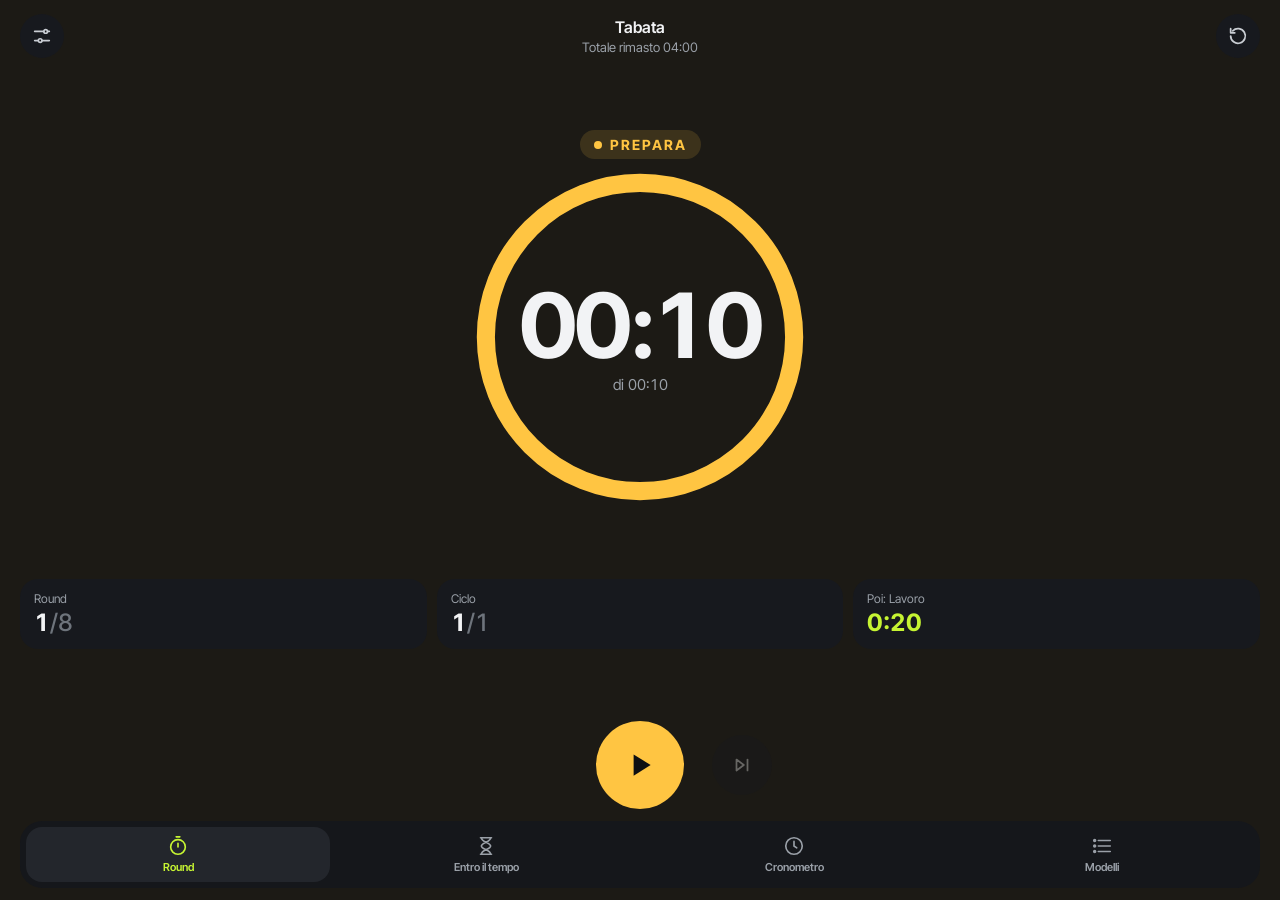
==== commit 089a737e: "Add files via upload" ====
--- a/index.html
+++ b/index.html
@@ -6,7 +6,7 @@
   <meta name="theme-color" content="#0E0F12">
   <meta name="mobile-web-app-capable" content="yes">
   <meta name="apple-mobile-web-app-capable" content="yes">
-  <meta name="apple-mobile-web-app-status-bar-style" content="black-translucent">
+  <meta name="apple-mobile-web-app-status-bar-style" content="black">
   <meta name="apple-mobile-web-app-title" content="Tempro">
   <title>Tempro</title>
   <link rel="manifest" href="manifest.webmanifest">
--- a/styles.css
+++ b/styles.css
@@ -46,7 +46,7 @@
 .view { flex: 1; display: flex; flex-direction: column; min-height: 0; }
 
 /* --- Timer ------------------------------------------------------------ */
-.timer { padding: calc(env(safe-area-inset-top) + 10px) 20px 12px; justify-content: space-between; gap: 10px; }
+.timer { padding: calc(env(safe-area-inset-top) + 14px) 20px 12px; justify-content: space-between; gap: 10px; }
 
 .topbar { display: grid; grid-template-columns: 44px 1fr 44px; align-items: center; gap: 8px; }
 .title { display: flex; flex-direction: column; align-items: center; gap: 2px; min-width: 0; }
@@ -67,13 +67,13 @@
   font-size: 14px; font-weight: 700; letter-spacing: 2px; white-space: nowrap;
 }
 .pill .dot { width: 8px; height: 8px; border-radius: 50%; background: var(--phase); }
-.ring { position: relative; width: min(78vw, 40vh, 340px); aspect-ratio: 1; }
+.ring { position: relative; width: min(78vw, 40vh, 340px); width: min(78vw, 38svh, 340px); aspect-ratio: 1; }
 .ring svg { position: absolute; inset: 0; width: 100%; height: 100%; }
 .ring .track { fill: none; stroke: #1C1F25; stroke-width: 16; }
 .ring .arc { fill: none; stroke: var(--phase); stroke-width: 16; stroke-linecap: round; transition: stroke .3s; }
 .ring-text { position: absolute; inset: 0; display: flex; flex-direction: column; align-items: center; justify-content: center; gap: 4px; }
-#phase-time { font-size: min(21vw, 10.5vh, 92px); font-weight: 700; letter-spacing: -.03em; line-height: 1; font-variant-numeric: tabular-nums; white-space: nowrap; }
-#phase-time.long { font-size: min(14vw, 7vh, 62px); }
+#phase-time { font-size: min(21vw, 10vh, 92px); font-size: min(21vw, 10svh, 92px); font-weight: 700; letter-spacing: -.03em; line-height: 1; font-variant-numeric: tabular-nums; white-space: nowrap; }
+#phase-time.long { font-size: min(14vw, 7vh, 62px); font-size: min(14vw, 6.5svh, 62px); }
 #phase-sub { font-size: 15px; color: var(--muted); max-width: 78%; text-align: center; font-variant-numeric: tabular-nums; }
 
 .stats { display: grid; grid-template-columns: repeat(3, minmax(0, 1fr)); gap: 10px; }
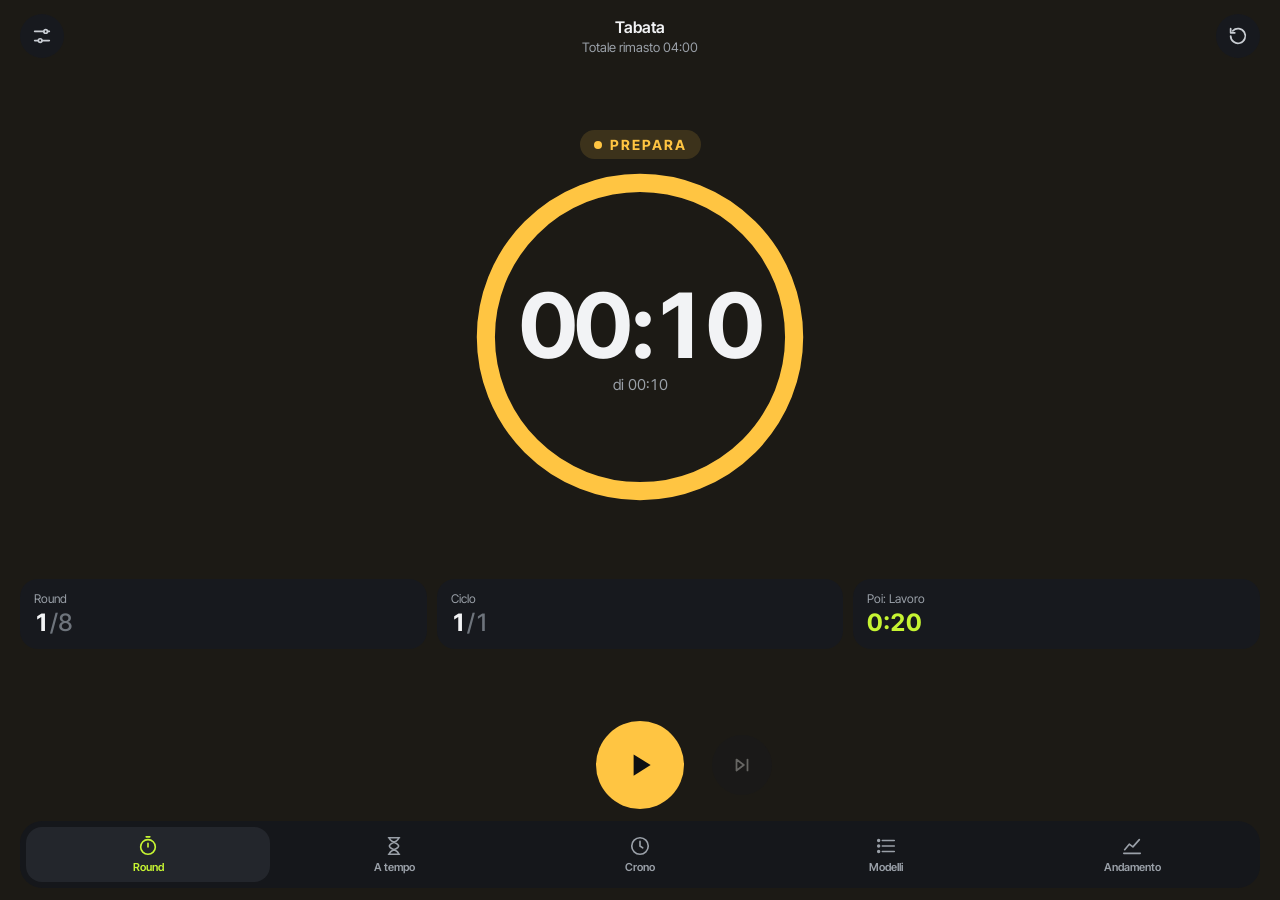
==== commit a50cc872: "Add files via upload" ====
--- a/index.html
+++ b/index.html
@@ -6,7 +6,7 @@
   <meta name="theme-color" content="#0E0F12">
   <meta name="mobile-web-app-capable" content="yes">
   <meta name="apple-mobile-web-app-capable" content="yes">
-  <meta name="apple-mobile-web-app-status-bar-style" content="black">
+  <meta name="apple-mobile-web-app-status-bar-style" content="black-translucent">
   <meta name="apple-mobile-web-app-title" content="Tempro">
   <title>Tempro</title>
   <link rel="manifest" href="manifest.webmanifest">
@@ -71,24 +71,51 @@
 
     <section id="sessions-view" class="view sessions" hidden></section>
 
+    <section id="report-view" class="view sessions" hidden></section>
+
     <nav class="tabbar">
-      <button class="tab" data-tab="round">
+      <button class="tab" data-tab="round" aria-label="Round">
         <svg viewBox="0 0 24 24" fill="none" stroke="currentColor" stroke-width="1.8" stroke-linecap="round"><circle cx="12" cy="13" r="8"/><path d="M12 13V9M10 2h4"/></svg>
         Round
       </button>
-      <button class="tab" data-tab="tempo">
+      <button class="tab" data-tab="tempo" aria-label="Entro il tempo">
         <svg viewBox="0 0 24 24" fill="none" stroke="currentColor" stroke-width="1.8" stroke-linecap="round" stroke-linejoin="round"><path d="M6 3h12M6 21h12M7 3c0 5 10 5 10 9s-10 4-10 9M17 3c0 5-10 5-10 9s10 4 10 9"/></svg>
-        Entro il tempo
+        A tempo
       </button>
-      <button class="tab" data-tab="cronometro">
+      <button class="tab" data-tab="cronometro" aria-label="Cronometro">
         <svg viewBox="0 0 24 24" fill="none" stroke="currentColor" stroke-width="1.8" stroke-linecap="round"><circle cx="12" cy="12" r="9"/><path d="M12 7v5l3 2"/></svg>
-        Cronometro
+        Crono
       </button>
-      <button class="tab" data-tab="sessioni">
+      <button class="tab" data-tab="sessioni" aria-label="Modelli e schede">
         <svg viewBox="0 0 24 24" fill="none" stroke="currentColor" stroke-width="1.8" stroke-linecap="round"><path d="M8 6h13M8 12h13M8 18h13"/><circle cx="4" cy="6" r="1"/><circle cx="4" cy="12" r="1"/><circle cx="4" cy="18" r="1"/></svg>
         Modelli
       </button>
+      <button class="tab" data-tab="andamento" aria-label="Andamento">
+        <svg viewBox="0 0 24 24" fill="none" stroke="currentColor" stroke-width="1.8" stroke-linecap="round" stroke-linejoin="round"><path d="M3 20h18"/><path d="M4 16l5-6 4 3 7-8"/></svg>
+        Andamento
+      </button>
     </nav>
+  </div>
+
+  <div id="cam-mini" class="cam-mini" hidden>
+    <video id="cam-small" playsinline muted autoplay></video>
+    <span id="rec" class="rec"><span class="dot"></span><span id="rec-time">00:00</span></span>
+  </div>
+
+  <div id="camera" class="camera" hidden>
+    <video id="cam-full" playsinline muted autoplay></video>
+    <div class="cam-bar">
+      <h2>Inquadratura</h2>
+      <p id="cam-msg">Avvio della fotocamera…</p>
+      <div class="row">
+        <button id="cam-flip" class="btn">Cambia fotocamera</button>
+        <label class="btn cam-audio"><input id="cam-audio" type="checkbox"> Audio</label>
+      </div>
+      <div class="row">
+        <button id="cam-skip" class="btn">Senza video</button>
+        <button id="cam-go" class="btn primary" disabled>Inizia</button>
+      </div>
+    </div>
   </div>
 
   <div id="sheet" class="sheet" hidden>
--- a/styles.css
+++ b/styles.css
@@ -46,7 +46,42 @@
 .view { flex: 1; display: flex; flex-direction: column; min-height: 0; }
 
 /* --- Timer ------------------------------------------------------------ */
-.timer { padding: calc(env(safe-area-inset-top) + 14px) 20px 12px; justify-content: space-between; gap: 10px; }
+.timer { padding: 14px 20px 12px; justify-content: space-between; gap: 10px; }
+
+/* Aperta dall'icona sulla Home: iOS disegna la pagina sotto la barra di stato e sfuma quella zona.
+   Si lascia sempre lo spazio della barra (anche se iOS non lo comunica) più un margine. */
+:root { --top-pad: calc(env(safe-area-inset-top) + 14px); }
+.timer { padding-top: var(--top-pad); }
+@media (display-mode: standalone) {
+  :root { --top-pad: calc(max(env(safe-area-inset-top), 54px) + 18px); }
+  .sessions { padding-top: calc(max(env(safe-area-inset-top), 54px) + 20px); }
+  .sheet-panel { max-height: calc(100dvh - max(env(safe-area-inset-top), 54px) - 12px); }
+  .cam-bar { padding-top: 20px; }
+}
+
+/* --- Ripresa video ---------------------------------------------------- */
+.camera { position: fixed; inset: 0; z-index: 20; background: #000; display: flex; flex-direction: column; }
+.camera video { flex: 1; min-height: 0; width: 100%; object-fit: cover; }
+.cam-bar { flex: none; background: var(--card); border-radius: 24px 24px 0 0; margin-top: -24px; position: relative; padding: 20px 18px calc(env(safe-area-inset-bottom) + 18px); }
+.cam-bar h2 { font-size: 24px; font-weight: 800; letter-spacing: -.02em; }
+.cam-bar p { color: var(--muted); font-size: 14px; line-height: 1.45; margin-top: 6px; }
+.cam-audio input { width: 20px; height: 20px; accent-color: var(--accent); }
+.btn:disabled { opacity: .4; }
+video.mirror { transform: scaleX(-1); }
+
+.cam-mini {
+  position: fixed; z-index: 5; right: 16px; top: calc(var(--top-pad) + 56px);
+  width: 72px; height: 96px; border-radius: 16px; overflow: hidden; background: #000;
+  box-shadow: 0 0 0 2px var(--card);
+}
+.cam-mini video { width: 100%; height: 100%; object-fit: cover; }
+.rec {
+  position: absolute; left: 50%; bottom: 6px; transform: translateX(-50%);
+  display: flex; align-items: center; gap: 4px; padding: 2px 7px; border-radius: 999px;
+  background: rgba(0, 0, 0, .65); color: #fff; font-size: 11px; font-weight: 700; font-variant-numeric: tabular-nums;
+}
+.rec .dot { width: 7px; height: 7px; border-radius: 50%; background: #FF3B30; }
+.rec.paused .dot { background: #8A8F96; }
 
 .topbar { display: grid; grid-template-columns: 44px 1fr 44px; align-items: center; gap: 8px; }
 .title { display: flex; flex-direction: column; align-items: center; gap: 2px; min-width: 0; }
@@ -101,11 +136,11 @@
 /* --- Tab bar ---------------------------------------------------------- */
 .tabbar {
   flex: none;
-  display: grid; grid-template-columns: repeat(4, 1fr); gap: 4px;
+  display: grid; grid-template-columns: repeat(5, minmax(0, 1fr)); gap: 2px;
   margin: 0 20px calc(env(safe-area-inset-bottom) + 12px);
   padding: 6px; border-radius: 22px; background: #15171B;
 }
-.tab { display: flex; flex-direction: column; align-items: center; gap: 3px; padding: 8px 0; border-radius: 16px; color: var(--muted); font-size: 11px; font-weight: 600; }
+.tab { display: flex; flex-direction: column; align-items: center; gap: 3px; padding: 8px 0; border-radius: 16px; color: var(--muted); font-size: 11px; font-weight: 600; white-space: nowrap; min-width: 0; }
 .tab svg { width: 22px; height: 22px; }
 .tab.active { background: #23262C; color: var(--accent); }
 
@@ -115,6 +150,7 @@
 
 /* --- Elenco modelli --------------------------------------------------- */
 .sessions { overflow-y: auto; padding: calc(env(safe-area-inset-top) + 18px) 20px 24px; }
+.sessions > * { flex-shrink: 0; }   /* la pagina scorre: nessun elemento va schiacciato */
 .hint { color: var(--muted); font-size: 14px; margin-top: 8px; }
 .group-head { display: flex; align-items: center; justify-content: space-between; margin: 26px 0 10px; }
 .group-head h2 { font-size: 20px; font-weight: 700; }
@@ -127,6 +163,51 @@
 .card .actions { display: flex; flex-wrap: wrap; gap: 6px; margin-top: 10px; }
 .empty { color: var(--muted); font-size: 14px; padding: 4px 0; }
 
+.card.sub { background: var(--card2); margin: 8px 0 0; }
+.scheda { background: var(--card); border-radius: 18px; padding: 14px; margin-bottom: 10px; box-shadow: inset 0 0 0 1px var(--line); }
+.scheda.mine { box-shadow: none; }
+.scheda .name { font-size: 18px; font-weight: 700; }
+.scheda .sum { color: var(--muted); font-size: 13px; margin-top: 2px; }
+.scheda .actions { display: flex; flex-wrap: wrap; gap: 6px; margin-top: 10px; }
+.scheda-head { display: flex; align-items: flex-start; justify-content: space-between; gap: 10px; }
+.nota { background: rgba(198, 244, 50, .08); border-radius: 12px; padding: 10px 12px; color: var(--fg) !important; font-size: 14px; margin: 10px 0 0; }
+small.sum { color: var(--muted); font-size: 12px; }
+
+/* --- Andamento -------------------------------------------------------- */
+.page-title { font-size: 30px; font-weight: 800; letter-spacing: -.03em; }
+.seg { display: grid; grid-template-columns: 1fr 1fr; gap: 4px; padding: 4px; margin-top: 14px; border-radius: 14px; background: var(--card); }
+.seg button { padding: 9px 0; border-radius: 10px; font-size: 14px; font-weight: 600; color: var(--muted); }
+.seg button[aria-selected=true] { background: #23262C; color: var(--fg); }
+.chips { display: flex; gap: 6px; overflow-x: auto; margin-top: 12px; padding-bottom: 2px; }
+.chip { flex: none; padding: 7px 12px; border-radius: 999px; background: var(--card); color: var(--muted); font-size: 13px; font-weight: 600; }
+.chip[aria-pressed=true] { background: var(--accent); color: var(--bg); }
+.tiles { display: grid; grid-template-columns: repeat(3, minmax(0, 1fr)); gap: 10px; margin-top: 14px; }
+.tile { background: var(--card); border-radius: 18px; padding: 12px 14px; display: flex; flex-direction: column; gap: 2px; }
+.tile-v { font-size: 28px; font-weight: 800; font-variant-numeric: tabular-nums; }
+.tile-k { font-size: 12px; color: var(--muted); }
+.report-card { align-items: stretch; }
+.chart-title { font-size: 12px; font-weight: 600; color: var(--muted); margin-top: 12px; }
+.chart { margin: 4px 0 0; }
+.chart svg { display: block; width: 100%; height: auto; overflow: visible; }
+.chart .grid { stroke: var(--line); stroke-width: 1; }
+.chart .axis { fill: var(--muted); font-size: 10px; font-family: var(--font); }
+.chart .target { stroke: var(--muted); stroke-width: 1.5; stroke-dasharray: 4 4; }
+.chart .line { fill: none; stroke: var(--accent); stroke-width: 2; stroke-linejoin: round; stroke-linecap: round; }
+.chart .dot { fill: var(--accent); stroke: var(--card); stroke-width: 2; }
+.chart .dot.on { r: 6; }
+.chart .hit { fill: transparent; cursor: pointer; }
+.chart-tip { font-size: 13px; color: var(--muted); margin-top: 4px; min-height: 18px; }
+.chart-empty { color: var(--muted); font-size: 13px; margin-top: 8px; }
+.sheet-panel .chart .dot { stroke: var(--card); }
+
+.scale { display: grid; grid-template-columns: repeat(10, minmax(0, 1fr)); gap: 4px; }
+.scale .btn { padding: 12px 0; border-radius: 10px; font-size: 15px; }
+.scale .btn[aria-pressed=true] { background: var(--accent); color: var(--bg); }
+.share-text {
+  width: 100%; min-height: 120px; margin-top: 8px; padding: 10px 12px; border-radius: 12px;
+  border: 1px solid var(--line); background: var(--bg); color: var(--fg); font: inherit; font-size: 14px; resize: vertical;
+}
+
 .btn { display: inline-flex; align-items: center; justify-content: center; gap: 6px; font-size: 15px; font-weight: 600; padding: 10px 16px; border-radius: 999px; background: var(--card2); color: var(--fg); text-decoration: none; }
 .btn.primary { background: var(--accent); color: var(--bg); }
 .btn.danger { background: rgba(255, 138, 101, .14); color: var(--ko); }
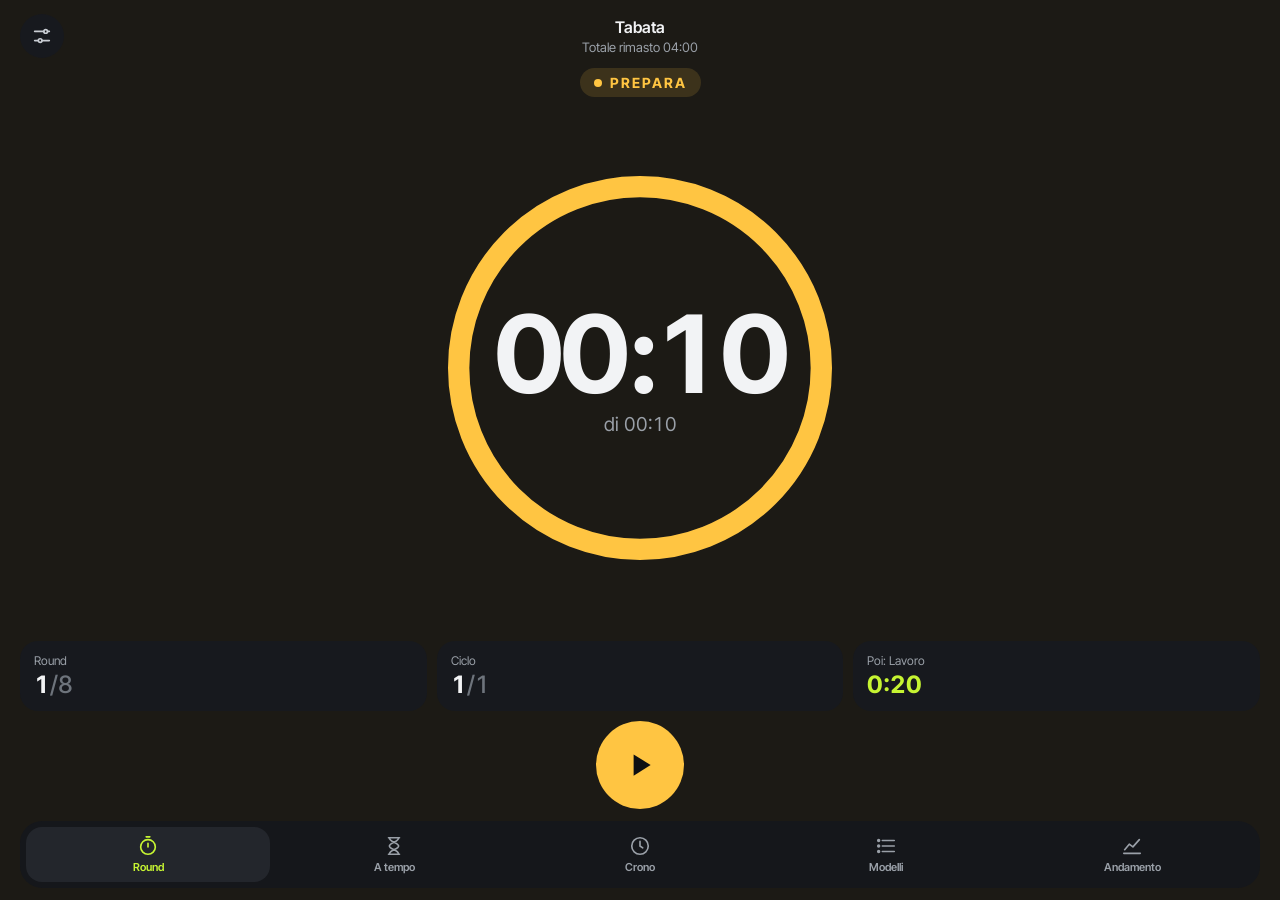
==== commit 8d0a8752: "Revisione dell'interfaccia: anello adattivo e toccabile, pulsanti più grandi, menu e conferme nell'a" ====
--- a/index.html
+++ b/index.html
@@ -28,22 +28,30 @@
           <span id="tpl-name"></span>
           <span id="total-time"></span>
         </button>
-        <button id="btn-reset" class="round-btn" aria-label="Azzera">
-          <svg viewBox="0 0 24 24" fill="none" stroke="currentColor" stroke-width="1.9" stroke-linecap="round" stroke-linejoin="round"><path d="M4 12a8 8 0 1 0 2.3-5.7"/><path d="M4 4v4.5h4.5"/></svg>
+        <button id="btn-media" class="round-btn media-btn" aria-label="Foto e video dell'esercizio">
+          <svg viewBox="0 0 24 24" fill="none" stroke="currentColor" stroke-width="1.8" stroke-linejoin="round"><rect x="3" y="5" width="18" height="14" rx="3"/><path d="M10 9.5v5l4.5-2.5z" fill="currentColor"/></svg>
         </button>
       </header>
 
+      <div id="run-bar" class="run-bar" hidden>
+        <span id="run-text"></span>
+        <button id="run-exit" class="btn small">Esci</button>
+      </div>
+
       <div class="dial">
         <div class="pill"><span class="dot"></span><span id="phase-label"></span></div>
-        <div class="ring">
-          <svg viewBox="0 0 300 300" aria-hidden="true">
-            <circle class="track" cx="150" cy="150" r="136"/>
-            <circle id="ring-arc" class="arc" cx="150" cy="150" r="136" transform="rotate(-90 150 150)"/>
-          </svg>
-          <div class="ring-text">
-            <div id="phase-time"></div>
-            <div id="phase-sub"></div>
-          </div>
+        <div class="ring-box">
+          <!-- Tutto l'anello è un pulsante: un tocco equivale al pulsante principale. -->
+          <button id="ring" class="ring">
+            <svg viewBox="0 0 300 300" aria-hidden="true">
+              <circle class="track" cx="150" cy="150" r="136"/>
+              <circle id="ring-arc" class="arc" cx="150" cy="150" r="136" transform="rotate(-90 150 150)"/>
+            </svg>
+            <span class="ring-text">
+              <span id="phase-time"></span>
+              <span id="phase-sub"></span>
+            </span>
+          </button>
         </div>
       </div>
 
@@ -52,15 +60,6 @@
         <button id="stat-2" class="stat"><span id="stat-2-k" class="stat-k"></span><span class="stat-v"><span id="stat-2-v"></span><span id="stat-2-of" class="of"></span></span></button>
         <button id="stat-3" class="stat"><span id="stat-3-k" class="stat-k"></span><span class="stat-v"><span id="stat-3-v"></span><span id="stat-3-of" class="of"></span></span></button>
       </div>
-
-      <button id="btn-media" class="exercise" hidden>
-        <span id="media-thumb" class="ex-thumb"></span>
-        <span class="ex-text">
-          <span class="ex-title">Esercizio</span>
-          <span id="media-sub" class="ex-sub"></span>
-        </span>
-        <svg class="chevron" viewBox="0 0 24 24" fill="none" stroke="currentColor" stroke-width="1.8" stroke-linecap="round" stroke-linejoin="round" aria-hidden="true"><path d="M9 6l6 6-6 6"/></svg>
-      </button>
 
       <div class="controls">
         <button id="btn-left" class="round-btn lg"></button>
@@ -122,6 +121,17 @@
     <div id="sheet-panel" class="sheet-panel" role="dialog" aria-modal="true"></div>
   </div>
 
+  <!-- Conferma dentro l'app (sopra a tutto, anche ai pannelli) -->
+  <div id="ask" class="ask" hidden>
+    <div class="ask-panel" role="alertdialog" aria-modal="true" aria-labelledby="ask-text">
+      <p id="ask-text"></p>
+      <div class="row">
+        <button id="ask-no" class="btn">Annulla</button>
+        <button id="ask-yes" class="btn primary">OK</button>
+      </div>
+    </div>
+  </div>
+
   <script type="module" src="js/app.js"></script>
 </body>
 </html>
--- a/styles.css
+++ b/styles.css
@@ -92,8 +92,29 @@
 .round-btn svg { width: 22px; height: 22px; }
 .round-btn.lg { width: 60px; height: 60px; color: var(--fg); }
 .round-btn:disabled { opacity: .35; }
-
-.dial { display: flex; flex-direction: column; align-items: center; gap: 8px; min-height: 0; }
+.media-btn { color: var(--accent); }
+
+.run-bar {
+  display: flex; align-items: center; justify-content: space-between; gap: 10px;
+  padding: 6px 6px 6px 14px; border-radius: 14px; background: var(--card);
+  font-size: 13px; font-weight: 600; color: var(--muted);
+}
+.run-bar span { min-width: 0; overflow: hidden; text-overflow: ellipsis; white-space: nowrap; }
+.order-row { display: flex; align-items: center; gap: 8px; padding: 8px 0; border-bottom: 1px solid var(--line); }
+.order-n { flex: none; width: 26px; height: 26px; border-radius: 50%; background: var(--card2); display: grid; place-items: center; font-size: 13px; font-weight: 700; }
+.order-name { flex: 1; min-width: 0; font-size: 15px; overflow: hidden; text-overflow: ellipsis; white-space: nowrap; }
+.order-row .btn { width: 40px; padding: 7px 0; }
+.drag-handle {
+  flex: none; width: 36px; height: 40px; display: grid; place-items: center;
+  color: var(--muted); cursor: grab; touch-action: none; border-radius: 10px;
+}
+.drag-handle svg { width: 22px; height: 22px; }
+.order-row.dragging { background: var(--card2); border-radius: 12px; box-shadow: 0 6px 20px rgba(0, 0, 0, .45); position: relative; z-index: 1; }
+.order-row.dragging .drag-handle { color: var(--accent); cursor: grabbing; }
+
+.dial { flex: 1; display: flex; flex-direction: column; align-items: center; gap: 8px; min-height: 0; }
+/* L'anello occupa tutto lo spazio libero tra intestazione e riquadri, qualunque sia lo schermo. */
+.ring-box { flex: 1 1 0; min-height: 0; width: 100%; display: grid; place-items: center; }
 .pill {
   display: inline-flex; align-items: center; gap: 8px; padding: 6px 14px; border-radius: 999px;
   color: var(--phase);
@@ -102,7 +123,8 @@
   font-size: 14px; font-weight: 700; letter-spacing: 2px; white-space: nowrap;
 }
 .pill .dot { width: 8px; height: 8px; border-radius: 50%; background: var(--phase); }
-.ring { position: relative; width: min(78vw, 40vh, 340px); width: min(78vw, 38svh, 340px); aspect-ratio: 1; }
+.ring { position: relative; display: block; width: min(72vw, 34vh, 340px); aspect-ratio: 1; border-radius: 50%; padding: 0; }
+.ring:active { transform: scale(.985); }
 .ring svg { position: absolute; inset: 0; width: 100%; height: 100%; }
 .ring .track { fill: none; stroke: #1C1F25; stroke-width: 16; }
 .ring .arc { fill: none; stroke: var(--phase); stroke-width: 16; stroke-linecap: round; transition: stroke .3s; }
@@ -110,6 +132,15 @@
 #phase-time { font-size: min(21vw, 10vh, 92px); font-size: min(21vw, 10svh, 92px); font-weight: 700; letter-spacing: -.03em; line-height: 1; font-variant-numeric: tabular-nums; white-space: nowrap; }
 #phase-time.long { font-size: min(14vw, 7vh, 62px); font-size: min(14vw, 6.5svh, 62px); }
 #phase-sub { font-size: 15px; color: var(--muted); max-width: 78%; text-align: center; font-variant-numeric: tabular-nums; }
+#phase-time, #phase-sub { display: block; }
+/* Con le container query (iOS 16+) l'anello e le cifre si misurano sullo spazio reale. */
+@supports (width: 1cqmin) {
+  .ring-box { container-type: size; }
+  .ring { width: min(100cqw, 100cqh, 400px); container-type: inline-size; }
+  #phase-time { font-size: 27cqi; }
+  #phase-time.long { font-size: 18cqi; }
+  #phase-sub { font-size: max(12px, 4.8cqi); }
+}
 
 .stats { display: grid; grid-template-columns: repeat(3, minmax(0, 1fr)); gap: 10px; }
 .stat { background: var(--card); border-radius: 18px; padding: 12px 14px; display: flex; flex-direction: column; align-items: flex-start; gap: 2px; text-align: left; min-width: 0; cursor: default; }
@@ -120,18 +151,18 @@
 .stat-v.small { font-size: 18px; line-height: 1.33; }
 .stat-v .of { color: var(--dim); font-weight: 500; }
 
-.exercise { background: var(--card); border-radius: 18px; padding: 10px; display: flex; align-items: center; gap: 12px; text-align: left; }
-.ex-thumb { flex: none; width: 48px; height: 48px; border-radius: 12px; background: #262A31 center / cover no-repeat; color: var(--muted); display: grid; place-items: center; }
-.ex-thumb svg { width: 20px; height: 20px; }
-.ex-text { flex: 1; min-width: 0; display: flex; flex-direction: column; gap: 2px; }
-.ex-title { font-size: 16px; font-weight: 600; }
-.ex-sub { font-size: 13px; color: var(--muted); }
-.chevron { width: 22px; height: 22px; color: var(--muted); }
-
 .controls { display: flex; align-items: center; justify-content: center; gap: 28px; }
+.controls:has(.main-btn.wide) { gap: 14px; }
 .main-btn { width: 88px; height: 88px; border-radius: 50%; background: var(--phase); color: var(--bg); display: grid; place-items: center; transition: background-color .3s, transform .1s; }
 .main-btn:active { transform: scale(.95); }
 .main-btn svg { width: 34px; height: 34px; }
+/* Azione con testo (es. "Fine serie 2"): pulsante largo, facile da colpire a metà esercizio. */
+.main-btn.wide {
+  width: auto; min-width: 196px; padding: 0 26px; border-radius: 44px;
+  display: flex; align-items: center; justify-content: center; gap: 10px;
+  font-size: 20px; font-weight: 800; letter-spacing: -.01em; white-space: nowrap;
+}
+.main-btn.wide svg { width: 28px; height: 28px; flex: none; }
 
 /* --- Tab bar ---------------------------------------------------------- */
 .tabbar {
@@ -160,7 +191,23 @@
 .card .info { flex: 1; min-width: 0; }
 .card .name { font-size: 18px; font-weight: 700; }
 .card .sum { color: var(--muted); font-size: 13px; margin-top: 2px; }
-.card .actions { display: flex; flex-wrap: wrap; gap: 6px; margin-top: 10px; }
+.card .actions { display: flex; flex-wrap: wrap; gap: 8px; margin-top: 10px; }
+/* Area principale della scheda: un tocco apre la modifica. */
+.card-main { display: block; width: 100%; text-align: left; padding: 0; color: inherit; }
+.card-main .name, .card-main .sum { display: block; }
+/* Pulsanti delle schede: almeno 44 px, la misura comoda per un dito. */
+.card .actions .btn, .scheda .actions .btn { min-height: 44px; padding: 0 18px; font-size: 15px; }
+.btn.icon { width: 44px; padding: 0 !important; font-size: 22px; line-height: 1; letter-spacing: 1px; }
+.btn svg { width: 18px; height: 18px; flex: none; }
+.page-head { display: flex; align-items: center; justify-content: space-between; gap: 10px; }
+.head-actions { display: flex; align-items: center; gap: 8px; }
+.head-actions .btn { min-height: 44px; }
+.section-title { font-size: 20px; font-weight: 700; margin: 24px 0 10px; }
+.section-sub { font-size: 13px; font-weight: 700; color: var(--muted); text-transform: uppercase; letter-spacing: 1px; margin: 18px 0 8px; }
+.choice { display: flex; flex-direction: column; align-items: flex-start; gap: 2px; width: 100%; text-align: left; padding: 14px 16px; margin-top: 8px; border-radius: 16px; background: var(--card2); min-height: 56px; }
+.choice b { font-size: 17px; }
+.choice span { font-size: 13px; color: var(--muted); }
+.choice.danger b { color: var(--ko); }
 .empty { color: var(--muted); font-size: 14px; padding: 4px 0; }
 
 .card.sub { background: var(--card2); margin: 8px 0 0; }
@@ -179,7 +226,7 @@
 .seg button { padding: 9px 0; border-radius: 10px; font-size: 14px; font-weight: 600; color: var(--muted); }
 .seg button[aria-selected=true] { background: #23262C; color: var(--fg); }
 .chips { display: flex; gap: 6px; overflow-x: auto; margin-top: 12px; padding-bottom: 2px; }
-.chip { flex: none; padding: 7px 12px; border-radius: 999px; background: var(--card); color: var(--muted); font-size: 13px; font-weight: 600; }
+.chip { flex: none; min-height: 36px; padding: 0 14px; border-radius: 999px; background: var(--card); color: var(--muted); font-size: 14px; font-weight: 600; }
 .chip[aria-pressed=true] { background: var(--accent); color: var(--bg); }
 .tiles { display: grid; grid-template-columns: repeat(3, minmax(0, 1fr)); gap: 10px; margin-top: 14px; }
 .tile { background: var(--card); border-radius: 18px; padding: 12px 14px; display: flex; flex-direction: column; gap: 2px; }
@@ -211,6 +258,7 @@
 .btn { display: inline-flex; align-items: center; justify-content: center; gap: 6px; font-size: 15px; font-weight: 600; padding: 10px 16px; border-radius: 999px; background: var(--card2); color: var(--fg); text-decoration: none; }
 .btn.primary { background: var(--accent); color: var(--bg); }
 .btn.danger { background: rgba(255, 138, 101, .14); color: var(--ko); }
+.btn.danger-solid { background: var(--ko); color: var(--bg); }
 .btn.small { padding: 7px 12px; font-size: 13px; }
 .btn.block { width: 100%; padding: 15px; font-size: 17px; margin-top: 16px; }
 
@@ -222,6 +270,20 @@
   padding: 20px 18px calc(env(safe-area-inset-bottom) + 20px);
   -webkit-user-select: text; user-select: text;
 }
+/* ✕ sempre raggiungibile in alto a destra, anche nei pannelli lunghi. */
+.sheet-x {
+  position: sticky; top: 0; float: right; z-index: 2; margin: -6px -4px 0 10px;
+  width: 40px; height: 40px; border-radius: 50%; background: var(--card2); color: var(--fg);
+  display: grid; place-items: center;
+}
+.sheet-x svg { width: 18px; height: 18px; }
+
+/* Conferma dentro l'app */
+.ask { position: fixed; inset: 0; z-index: 40; background: rgba(0, 0, 0, .6); display: grid; place-items: center; padding: 20px; }
+.ask-panel { width: min(100%, 360px); background: var(--card); border-radius: 22px; padding: 22px 18px 18px; box-shadow: 0 20px 60px rgba(0, 0, 0, .5); }
+.ask-panel p { font-size: 17px; line-height: 1.4; }
+.ask-panel .btn { min-height: 48px; }
+
 .sheet-panel h2 { font-size: 24px; font-weight: 800; letter-spacing: -.02em; margin-bottom: 12px; }
 .sheet-panel h3 { font-size: 13px; font-weight: 700; color: var(--muted); text-transform: uppercase; letter-spacing: 1px; margin: 22px 0 6px; }
 .sheet-panel p { color: var(--muted); font-size: 14px; line-height: 1.45; margin: 6px 0; }
@@ -266,3 +328,51 @@
 table.serie th, table.serie td { padding: 8px 4px; border-bottom: 1px solid var(--line); text-align: right; }
 table.serie th:first-child, table.serie td:first-child { text-align: left; }
 table.serie th { color: var(--muted); font-weight: 600; }
+table.serie tr.tap { cursor: pointer; }
+table.serie tr.tap:active td { background: var(--card2); }
+
+/* --- Telefono in orizzontale ------------------------------------------ */
+/* Anello a sinistra (dimensionato sull'altezza), riquadri e comandi a destra. */
+@media (orientation: landscape) and (max-height: 560px) {
+  :root { --top-pad: calc(env(safe-area-inset-top) + 8px); }
+  .timer {
+    display: grid;
+    grid-template-columns: minmax(0, 1fr) minmax(0, 1fr);
+    grid-template-rows: auto auto 1fr auto;
+    grid-template-areas: "top top" "run run" "dial stats" "dial controls";
+    column-gap: 24px; row-gap: 8px;
+    padding: var(--top-pad) max(20px, env(safe-area-inset-right)) 8px max(20px, env(safe-area-inset-left));
+  }
+  .topbar { grid-area: top; }
+  .run-bar { grid-area: run; }
+  .dial { grid-area: dial; justify-content: center; gap: 6px; }
+  .stats { grid-area: stats; align-self: end; }
+  .controls { grid-area: controls; gap: 22px; }
+  .pill { padding: 4px 12px; font-size: 12px; }
+  @supports not (width: 1cqmin) {
+    .ring { width: min(60vh, 40vw); }
+    #phase-time { font-size: min(14vh, 9vw); }
+    #phase-time.long { font-size: min(9vh, 6vw); }
+    #phase-sub { font-size: 13px; }
+  }
+  .stat { padding: 8px 12px; }
+  .stat-v { font-size: 20px; }
+  .main-btn { width: 72px; height: 72px; }
+  .main-btn.wide { width: auto; min-width: 170px; }
+  .main-btn svg { width: 28px; height: 28px; }
+  .round-btn.lg { width: 52px; height: 52px; }
+  .tabbar {
+    margin: 0 max(20px, env(safe-area-inset-right)) calc(env(safe-area-inset-bottom) + 6px) max(20px, env(safe-area-inset-left));
+    padding: 4px;
+  }
+  .tab { flex-direction: row; justify-content: center; gap: 6px; padding: 6px 0; }
+  .tab svg { width: 18px; height: 18px; }
+  .sessions {
+    padding: calc(env(safe-area-inset-top) + 12px) max(20px, env(safe-area-inset-right)) 20px max(20px, env(safe-area-inset-left));
+  }
+  .cam-mini { top: calc(var(--top-pad) + 52px); right: max(16px, env(safe-area-inset-right)); width: 60px; height: 80px; }
+  .sheet-panel { max-width: 640px; margin: 0 auto; max-height: 94dvh; }
+  .camera { flex-direction: row; }
+  .camera video { flex: 1; height: 100%; }
+  .cam-bar { width: 340px; margin: 0; border-radius: 0; overflow-y: auto; padding: 16px max(16px, env(safe-area-inset-right)) 16px 16px; }
+}
